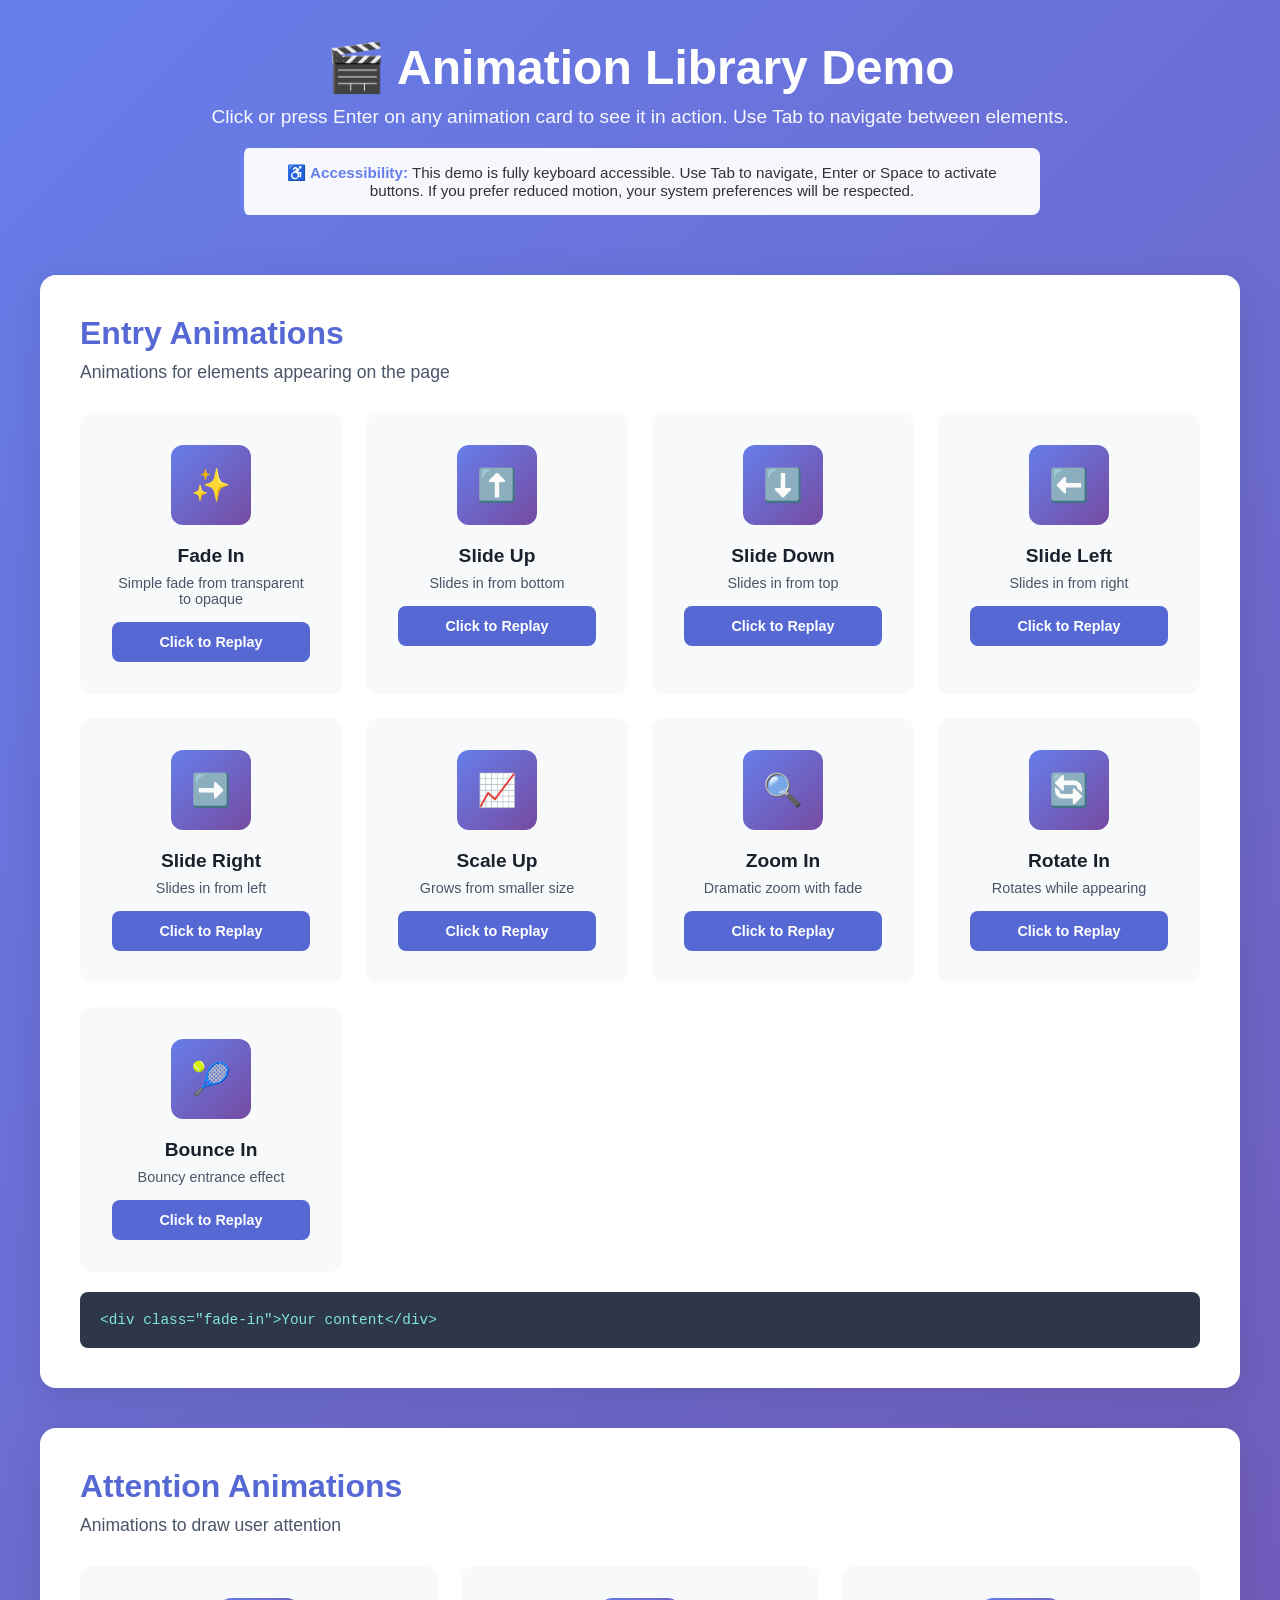
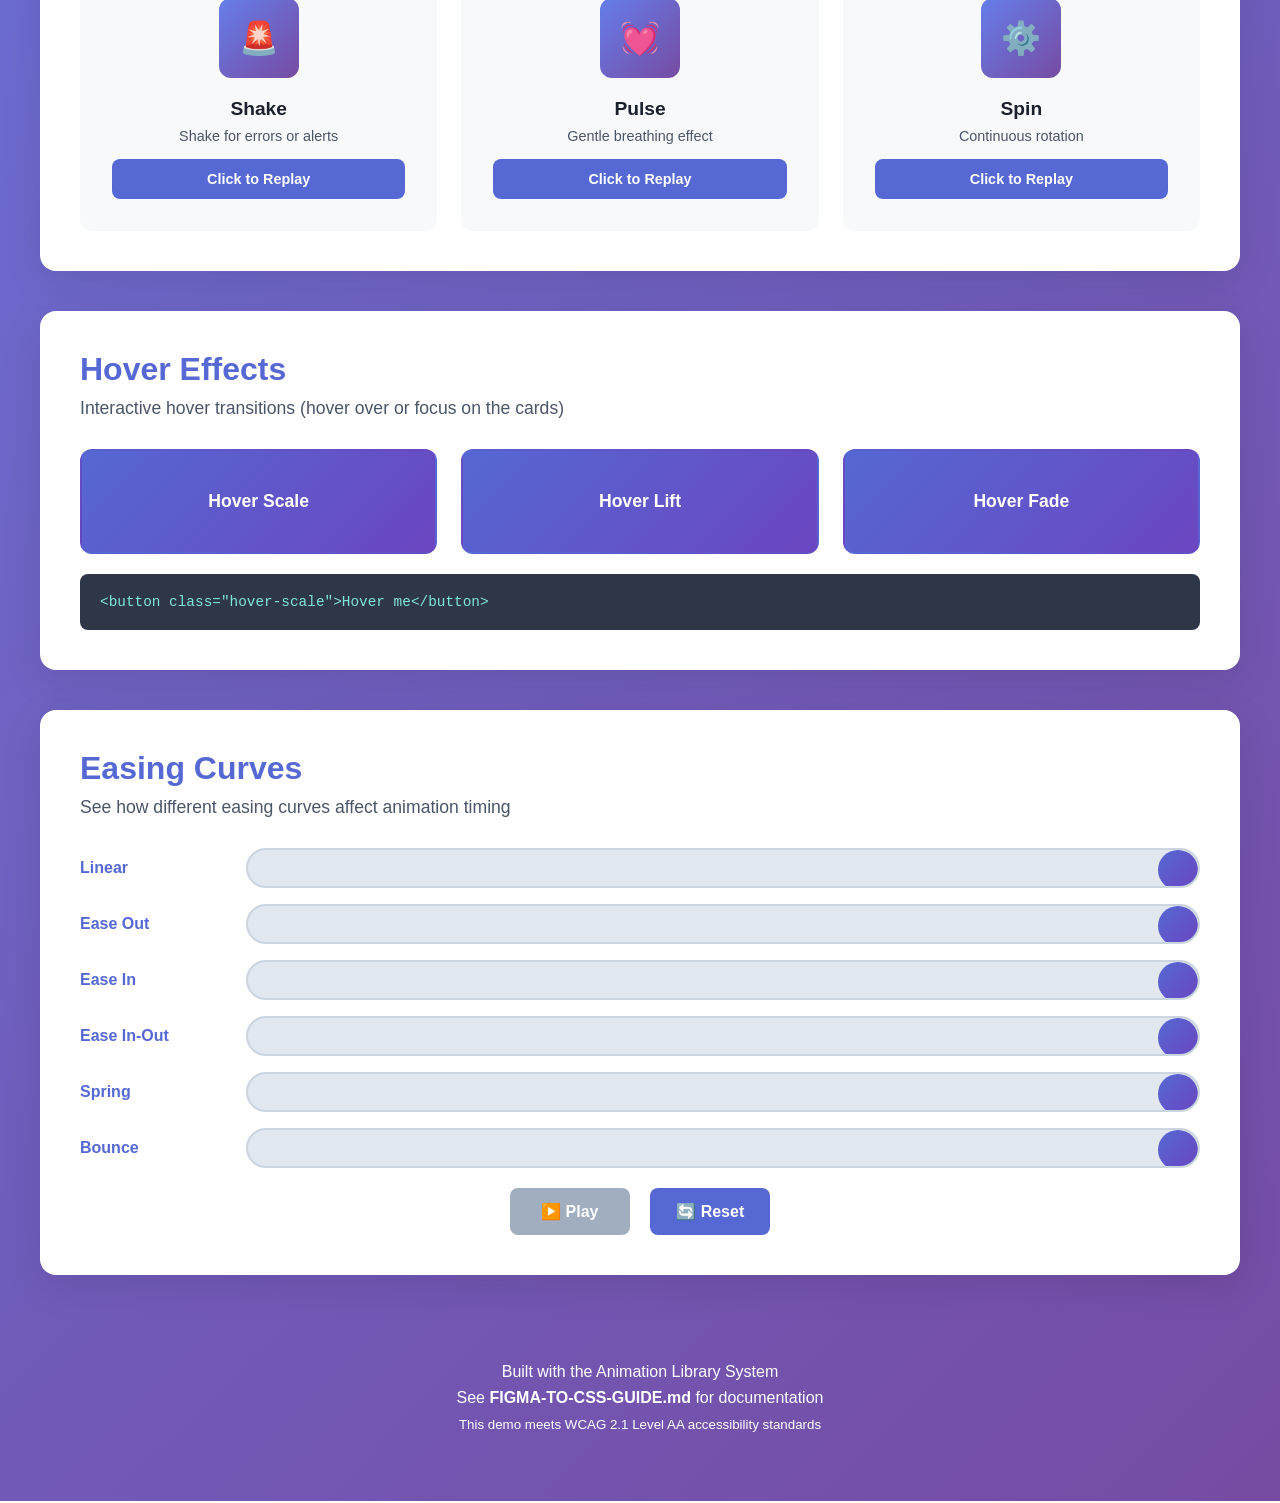
==== index.html @ bea25a2b "chore: rename demo.html to index.html for GitHub Pages Prepares the demo for public hosting via GitH" ====
<!DOCTYPE html>
<html lang="en">
<head>
  <meta charset="UTF-8">
  <meta name="viewport" content="width=device-width, initial-scale=1.0">
  <meta name="description" content="Interactive demo of CSS animation library with accessible controls and examples">
  <title>Animation Library Demo - Accessible Interactive Showcase</title>
  <link rel="stylesheet" href="animations.css">
  <style>
    * {
      margin: 0;
      padding: 0;
      box-sizing: border-box;
    }

    /* Skip link for keyboard navigation */
    .skip-link {
      position: absolute;
      top: -40px;
      left: 0;
      background: #000;
      color: #fff;
      padding: 8px 16px;
      text-decoration: none;
      font-weight: bold;
      z-index: 100;
    }

    .skip-link:focus {
      top: 0;
    }

    /* Screen reader only text */
    .sr-only {
      position: absolute;
      width: 1px;
      height: 1px;
      padding: 0;
      margin: -1px;
      overflow: hidden;
      clip: rect(0, 0, 0, 0);
      white-space: nowrap;
      border-width: 0;
    }

    body {
      font-family: -apple-system, BlinkMacSystemFont, 'Segoe UI', Roboto, 'Helvetica Neue', Arial, sans-serif;
      background: linear-gradient(135deg, #667eea 0%, #764ba2 100%);
      min-height: 100vh;
      padding: 40px 20px;
      color: #333;
    }

    .container {
      max-width: 1200px;
      margin: 0 auto;
    }

    header {
      text-align: center;
      margin-bottom: 60px;
      color: white;
    }

    header h1 {
      font-size: 3rem;
      margin-bottom: 10px;
      font-weight: 700;
    }

    header p {
      font-size: 1.2rem;
      opacity: 0.95;
    }

    /* Accessibility notice */
    .a11y-notice {
      background: rgba(255, 255, 255, 0.95);
      color: #333;
      padding: 16px 24px;
      border-radius: 8px;
      margin: 20px auto;
      max-width: 800px;
      font-size: 0.95rem;
      border-left: 4px solid #667eea;
    }

    .a11y-notice strong {
      color: #667eea;
    }

    .section {
      background: white;
      border-radius: 16px;
      padding: 40px;
      margin-bottom: 40px;
      box-shadow: 0 10px 40px rgba(0, 0, 0, 0.1);
    }

    .section h2 {
      font-size: 2rem;
      margin-bottom: 10px;
      color: #5568d3;
    }

    .section-description {
      color: #4a5568;
      margin-bottom: 30px;
      font-size: 1.1rem;
    }

    .animation-grid {
      display: grid;
      grid-template-columns: repeat(auto-fit, minmax(250px, 1fr));
      gap: 24px;
      margin-top: 30px;
    }

    .animation-card {
      background: #f8f9fa;
      border-radius: 12px;
      padding: 30px;
      text-align: center;
      transition: transform 0.2s, box-shadow 0.2s, border-color 0.2s;
      border: 2px solid transparent;
      position: relative;
    }

    .animation-card:hover,
    .animation-card:focus-within {
      transform: translateY(-4px);
      box-shadow: 0 8px 20px rgba(0, 0, 0, 0.1);
      border-color: #667eea;
    }

    /* Enhanced focus styles for accessibility */
    .animation-card:focus-within {
      outline: 3px solid #667eea;
      outline-offset: 2px;
    }

    .animation-demo-box {
      width: 80px;
      height: 80px;
      background: linear-gradient(135deg, #667eea 0%, #764ba2 100%);
      border-radius: 12px;
      margin: 0 auto 20px;
      display: flex;
      align-items: center;
      justify-content: center;
      color: white;
      font-size: 2rem;
      font-weight: bold;
    }

    .animation-card h3 {
      font-size: 1.2rem;
      margin-bottom: 8px;
      color: #1a202c;
    }

    .animation-card p {
      font-size: 0.9rem;
      color: #4a5568;
      margin-bottom: 15px;
    }

    .replay-btn {
      background: #5568d3;
      color: white;
      border: 2px solid transparent;
      padding: 10px 20px;
      border-radius: 8px;
      cursor: pointer;
      font-size: 0.9rem;
      font-weight: 600;
      transition: background 0.2s, border-color 0.2s, transform 0.2s;
      width: 100%;
    }

    .replay-btn:hover {
      background: #4c51bf;
      transform: translateY(-1px);
    }

    .replay-btn:focus {
      outline: 3px solid #667eea;
      outline-offset: 2px;
      border-color: #667eea;
    }

    .replay-btn:active {
      transform: translateY(0);
    }

    /* Status announcement for screen readers */
    .status-announcement {
      position: absolute;
      left: -10000px;
      width: 1px;
      height: 1px;
      overflow: hidden;
    }

    .code-block {
      background: #2d3748;
      color: #e2e8f0;
      padding: 20px;
      border-radius: 8px;
      font-family: 'Courier New', monospace;
      font-size: 0.9rem;
      margin-top: 20px;
      overflow-x: auto;
    }

    .code-block code {
      color: #81e6d9;
    }

    .hover-demo-section {
      display: grid;
      grid-template-columns: repeat(auto-fit, minmax(200px, 1fr));
      gap: 24px;
      margin-top: 30px;
    }

    .hover-demo-card {
      background: linear-gradient(135deg, #5568d3 0%, #6b46c1 100%);
      color: white;
      padding: 40px;
      border-radius: 12px;
      text-align: center;
      font-weight: 600;
      font-size: 1.1rem;
      border: 2px solid transparent;
      cursor: default;
    }

    .hover-demo-card:focus {
      outline: 3px solid white;
      outline-offset: 2px;
      border-color: white;
    }

    .easing-demo {
      display: flex;
      flex-direction: column;
      gap: 16px;
      margin-top: 20px;
    }

    .easing-row {
      display: flex;
      align-items: center;
      gap: 16px;
    }

    .easing-label {
      min-width: 150px;
      font-weight: 600;
      color: #5568d3;
      font-size: 1rem;
    }

    .easing-track {
      flex: 1;
      height: 40px;
      background: #e2e8f0;
      border-radius: 20px;
      position: relative;
      overflow: hidden;
      border: 2px solid #cbd5e0;
    }

    .easing-ball {
      width: 40px;
      height: 40px;
      background: linear-gradient(135deg, #5568d3 0%, #6b46c1 100%);
      border-radius: 50%;
      position: absolute;
      left: 0;
    }

    .controls {
      text-align: center;
      margin-top: 20px;
    }

    .control-btn {
      background: #5568d3;
      color: white;
      border: 2px solid transparent;
      padding: 12px 24px;
      border-radius: 8px;
      cursor: pointer;
      font-size: 1rem;
      font-weight: 600;
      margin: 0 8px;
      transition: background 0.2s, transform 0.2s, border-color 0.2s;
      min-width: 120px;
    }

    .control-btn:hover {
      background: #4c51bf;
      transform: translateY(-2px);
    }

    .control-btn:focus {
      outline: 3px solid #667eea;
      outline-offset: 2px;
      border-color: #667eea;
    }

    .control-btn:active {
      transform: translateY(0);
    }

    .control-btn:disabled {
      background: #a0aec0;
      cursor: not-allowed;
      transform: none;
    }

    footer {
      text-align: center;
      color: white;
      margin-top: 60px;
      padding: 20px;
    }

    footer p {
      margin: 8px 0;
      font-size: 1rem;
    }

    @media (max-width: 768px) {
      header h1 {
        font-size: 2rem;
      }

      .section {
        padding: 24px;
      }

      .animation-grid {
        grid-template-columns: 1fr;
      }
    }
  </style>
</head>
<body>
  <a href="#main-content" class="skip-link">Skip to main content</a>

  <div class="container">
    <header class="fade-in">
      <h1>🎬 Animation Library Demo</h1>
      <p>Click or press Enter on any animation card to see it in action. Use Tab to navigate between elements.</p>

      <div class="a11y-notice" role="status" aria-live="polite">
        <strong>♿ Accessibility:</strong> This demo is fully keyboard accessible. Use Tab to navigate, Enter or Space to activate buttons.
        If you prefer reduced motion, your system preferences will be respected.
      </div>
    </header>

    <main id="main-content">
      <!-- Live region for screen reader announcements -->
      <div aria-live="assertive" aria-atomic="true" class="sr-only" id="status-announcement"></div>

      <!-- Entry Animations -->
      <section class="section slide-up" aria-labelledby="entry-animations-heading">
        <h2 id="entry-animations-heading">Entry Animations</h2>
        <p class="section-description">Animations for elements appearing on the page</p>

        <div class="animation-grid" role="list">
          <div class="animation-card" role="listitem">
            <div class="animation-demo-box" aria-hidden="true">✨</div>
            <h3 id="fade-in-title">Fade In</h3>
            <p>Simple fade from transparent to opaque</p>
            <button
              class="replay-btn"
              aria-label="Replay Fade In animation"
              aria-describedby="fade-in-title"
              onclick="replayAnimation(this, 'fade-in', 'Fade In')">
              Click to Replay
            </button>
          </div>

          <div class="animation-card" role="listitem">
            <div class="animation-demo-box" aria-hidden="true">⬆️</div>
            <h3 id="slide-up-title">Slide Up</h3>
            <p>Slides in from bottom</p>
            <button
              class="replay-btn"
              aria-label="Replay Slide Up animation"
              aria-describedby="slide-up-title"
              onclick="replayAnimation(this, 'slide-up', 'Slide Up')">
              Click to Replay
            </button>
          </div>

          <div class="animation-card" role="listitem">
            <div class="animation-demo-box" aria-hidden="true">⬇️</div>
            <h3 id="slide-down-title">Slide Down</h3>
            <p>Slides in from top</p>
            <button
              class="replay-btn"
              aria-label="Replay Slide Down animation"
              aria-describedby="slide-down-title"
              onclick="replayAnimation(this, 'slide-down', 'Slide Down')">
              Click to Replay
            </button>
          </div>

          <div class="animation-card" role="listitem">
            <div class="animation-demo-box" aria-hidden="true">⬅️</div>
            <h3 id="slide-left-title">Slide Left</h3>
            <p>Slides in from right</p>
            <button
              class="replay-btn"
              aria-label="Replay Slide Left animation"
              aria-describedby="slide-left-title"
              onclick="replayAnimation(this, 'slide-left', 'Slide Left')">
              Click to Replay
            </button>
          </div>

          <div class="animation-card" role="listitem">
            <div class="animation-demo-box" aria-hidden="true">➡️</div>
            <h3 id="slide-right-title">Slide Right</h3>
            <p>Slides in from left</p>
            <button
              class="replay-btn"
              aria-label="Replay Slide Right animation"
              aria-describedby="slide-right-title"
              onclick="replayAnimation(this, 'slide-right', 'Slide Right')">
              Click to Replay
            </button>
          </div>

          <div class="animation-card" role="listitem">
            <div class="animation-demo-box" aria-hidden="true">📈</div>
            <h3 id="scale-up-title">Scale Up</h3>
            <p>Grows from smaller size</p>
            <button
              class="replay-btn"
              aria-label="Replay Scale Up animation"
              aria-describedby="scale-up-title"
              onclick="replayAnimation(this, 'scale-up', 'Scale Up')">
              Click to Replay
            </button>
          </div>

          <div class="animation-card" role="listitem">
            <div class="animation-demo-box" aria-hidden="true">🔍</div>
            <h3 id="zoom-in-title">Zoom In</h3>
            <p>Dramatic zoom with fade</p>
            <button
              class="replay-btn"
              aria-label="Replay Zoom In animation"
              aria-describedby="zoom-in-title"
              onclick="replayAnimation(this, 'zoom-in', 'Zoom In')">
              Click to Replay
            </button>
          </div>

          <div class="animation-card" role="listitem">
            <div class="animation-demo-box" aria-hidden="true">🔄</div>
            <h3 id="rotate-in-title">Rotate In</h3>
            <p>Rotates while appearing</p>
            <button
              class="replay-btn"
              aria-label="Replay Rotate In animation"
              aria-describedby="rotate-in-title"
              onclick="replayAnimation(this, 'rotate-in', 'Rotate In')">
              Click to Replay
            </button>
          </div>

          <div class="animation-card" role="listitem">
            <div class="animation-demo-box" aria-hidden="true">🎾</div>
            <h3 id="bounce-in-title">Bounce In</h3>
            <p>Bouncy entrance effect</p>
            <button
              class="replay-btn"
              aria-label="Replay Bounce In animation"
              aria-describedby="bounce-in-title"
              onclick="replayAnimation(this, 'bounce-in', 'Bounce In')">
              Click to Replay
            </button>
          </div>
      </div>

        <div class="code-block" role="region" aria-label="Code example">
          <code>&lt;div class="fade-in"&gt;Your content&lt;/div&gt;</code>
        </div>
      </section>

      <!-- Attention Animations -->
      <section class="section slide-up delay-200" aria-labelledby="attention-animations-heading">
        <h2 id="attention-animations-heading">Attention Animations</h2>
        <p class="section-description">Animations to draw user attention</p>

        <div class="animation-grid" role="list">
          <div class="animation-card" role="listitem">
            <div class="animation-demo-box" aria-hidden="true">🚨</div>
            <h3 id="shake-title">Shake</h3>
            <p>Shake for errors or alerts</p>
            <button
              class="replay-btn"
              aria-label="Replay Shake animation"
              aria-describedby="shake-title"
              onclick="replayAnimation(this, 'shake', 'Shake')">
              Click to Replay
            </button>
          </div>

          <div class="animation-card" role="listitem">
            <div class="animation-demo-box" aria-hidden="true">💓</div>
            <h3 id="pulse-title">Pulse</h3>
            <p>Gentle breathing effect</p>
            <button
              class="replay-btn"
              aria-label="Replay Pulse animation"
              aria-describedby="pulse-title"
              onclick="replayAnimation(this, 'pulse', 'Pulse')">
              Click to Replay
            </button>
          </div>

          <div class="animation-card" role="listitem">
            <div class="animation-demo-box" aria-hidden="true">⚙️</div>
            <h3 id="spin-title">Spin</h3>
            <p>Continuous rotation</p>
            <button
              class="replay-btn"
              aria-label="Replay Spin animation"
              aria-describedby="spin-title"
              onclick="replayAnimation(this, 'spin', 'Spin')">
              Click to Replay
            </button>
          </div>
        </div>
      </section>

      <!-- Hover Effects -->
      <section class="section slide-up delay-400" aria-labelledby="hover-effects-heading">
        <h2 id="hover-effects-heading">Hover Effects</h2>
        <p class="section-description">Interactive hover transitions (hover over or focus on the cards)</p>

        <div class="hover-demo-section" role="list">
          <div class="hover-demo-card hover-scale" tabindex="0" role="listitem" aria-label="Hover Scale effect demonstration">
            Hover Scale
          </div>
          <div class="hover-demo-card hover-lift" tabindex="0" role="listitem" aria-label="Hover Lift effect demonstration">
            Hover Lift
          </div>
          <div class="hover-demo-card hover-fade" tabindex="0" role="listitem" aria-label="Hover Fade effect demonstration">
            Hover Fade
          </div>
        </div>

        <div class="code-block" role="region" aria-label="Code example">
          <code>&lt;button class="hover-scale"&gt;Hover me&lt;/button&gt;</code>
        </div>
      </section>

      <!-- Easing Comparison -->
      <section class="section slide-up delay-600" aria-labelledby="easing-curves-heading">
        <h2 id="easing-curves-heading">Easing Curves</h2>
        <p class="section-description">See how different easing curves affect animation timing</p>

        <div class="easing-demo" role="region" aria-label="Easing curves comparison">
          <div class="easing-row">
            <div class="easing-label" id="linear-label">Linear</div>
            <div class="easing-track" role="img" aria-labelledby="linear-label" aria-describedby="linear-desc">
              <div class="easing-ball" data-easing="linear" aria-hidden="true"></div>
            </div>
            <span id="linear-desc" class="sr-only">Animation moves at constant speed</span>
          </div>
          <div class="easing-row">
            <div class="easing-label" id="ease-out-label">Ease Out</div>
            <div class="easing-track" role="img" aria-labelledby="ease-out-label" aria-describedby="ease-out-desc">
              <div class="easing-ball" data-easing="ease-out" aria-hidden="true"></div>
            </div>
            <span id="ease-out-desc" class="sr-only">Animation starts fast and slows down at the end</span>
          </div>
          <div class="easing-row">
            <div class="easing-label" id="ease-in-label">Ease In</div>
            <div class="easing-track" role="img" aria-labelledby="ease-in-label" aria-describedby="ease-in-desc">
              <div class="easing-ball" data-easing="ease-in" aria-hidden="true"></div>
            </div>
            <span id="ease-in-desc" class="sr-only">Animation starts slow and speeds up at the end</span>
          </div>
          <div class="easing-row">
            <div class="easing-label" id="ease-in-out-label">Ease In-Out</div>
            <div class="easing-track" role="img" aria-labelledby="ease-in-out-label" aria-describedby="ease-in-out-desc">
              <div class="easing-ball" data-easing="ease-in-out" aria-hidden="true"></div>
            </div>
            <span id="ease-in-out-desc" class="sr-only">Animation starts slow, speeds up, then slows down</span>
          </div>
          <div class="easing-row">
            <div class="easing-label" id="spring-label">Spring</div>
            <div class="easing-track" role="img" aria-labelledby="spring-label" aria-describedby="spring-desc">
              <div class="easing-ball" data-easing="spring" aria-hidden="true"></div>
            </div>
            <span id="spring-desc" class="sr-only">Animation has a spring-like bouncy effect</span>
          </div>
          <div class="easing-row">
            <div class="easing-label" id="bounce-label">Bounce</div>
            <div class="easing-track" role="img" aria-labelledby="bounce-label" aria-describedby="bounce-desc">
              <div class="easing-ball" data-easing="bounce" aria-hidden="true"></div>
            </div>
            <span id="bounce-desc" class="sr-only">Animation overshoots and bounces at the end</span>
          </div>
        </div>

        <div class="controls" role="group" aria-label="Easing animation controls">
          <button
            class="control-btn"
            id="play-btn"
            aria-label="Play easing curve animations"
            onclick="startEasingDemo()">
            ▶️ Play
          </button>
          <button
            class="control-btn"
            id="reset-btn"
            aria-label="Reset easing curve animations"
            onclick="resetEasingDemo()">
            🔄 Reset
          </button>
        </div>
      </section>
    </main>

    <footer class="fade-in delay-800" role="contentinfo">
      <p>Built with the Animation Library System</p>
      <p>See <strong>FIGMA-TO-CSS-GUIDE.md</strong> for documentation</p>
      <p><small>This demo meets WCAG 2.1 Level AA accessibility standards</small></p>
    </footer>
  </div>

  <script>
    // Announce to screen readers
    function announce(message) {
      const statusEl = document.getElementById('status-announcement');
      if (statusEl) {
        statusEl.textContent = message;
        // Clear after a delay
        setTimeout(() => {
          statusEl.textContent = '';
        }, 1000);
      }
    }

    // Replay animation function with accessibility announcement
    function replayAnimation(button, animationClass, animationName) {
      const card = button.closest('.animation-card');
      const box = card.querySelector('.animation-demo-box');

      // Remove animation
      box.classList.remove(animationClass);

      // Trigger reflow
      void box.offsetWidth;

      // Add animation back
      box.classList.add(animationClass);

      // Announce to screen readers
      announce(`Playing ${animationName} animation`);

      // Provide visual feedback on button
      button.disabled = true;
      setTimeout(() => {
        button.disabled = false;
      }, 600);
    }

    // Easing demo functions with accessibility
    function startEasingDemo() {
      const balls = document.querySelectorAll('.easing-ball');
      const playBtn = document.getElementById('play-btn');

      // Announce to screen readers
      announce('Playing easing curve demonstrations');

      // Disable play button during animation
      if (playBtn) {
        playBtn.disabled = true;
      }

      balls.forEach(ball => {
        ball.style.transition = 'none';
        ball.style.left = '0';

        setTimeout(() => {
          const easing = ball.getAttribute('data-easing');
          let timingFunction;

          switch(easing) {
            case 'linear':
              timingFunction = 'linear';
              break;
            case 'ease-out':
              timingFunction = 'cubic-bezier(0, 0, 0.58, 1)';
              break;
            case 'ease-in':
              timingFunction = 'cubic-bezier(0.42, 0, 1, 1)';
              break;
            case 'ease-in-out':
              timingFunction = 'cubic-bezier(0.42, 0, 0.58, 1)';
              break;
            case 'spring':
              timingFunction = 'cubic-bezier(0.16, 1, 0.3, 1)';
              break;
            case 'bounce':
              timingFunction = 'cubic-bezier(0.68, -0.55, 0.265, 1.55)';
              break;
          }

          ball.style.transition = `left 2s ${timingFunction}`;
          ball.style.left = 'calc(100% - 40px)';
        }, 50);
      });

      // Re-enable play button after animation completes
      setTimeout(() => {
        if (playBtn) {
          playBtn.disabled = false;
        }
        announce('Easing curve demonstrations complete');
      }, 2100);
    }

    function resetEasingDemo() {
      const balls = document.querySelectorAll('.easing-ball');
      balls.forEach(ball => {
        ball.style.transition = 'none';
        ball.style.left = '0';
      });

      // Announce to screen readers
      announce('Easing curve animations reset');
    }

    // Auto-play easing demo on load (respecting prefers-reduced-motion)
    window.addEventListener('load', () => {
      const prefersReducedMotion = window.matchMedia('(prefers-reduced-motion: reduce)').matches;

      if (!prefersReducedMotion) {
        setTimeout(startEasingDemo, 1000);
      } else {
        // Announce that animations are disabled for accessibility
        announce('Animations are disabled due to your reduced motion preference');
      }
    });

    // Handle keyboard navigation for hover demo cards
    document.addEventListener('DOMContentLoaded', () => {
      const hoverCards = document.querySelectorAll('.hover-demo-card');

      hoverCards.forEach(card => {
        // Add keyboard event listener
        card.addEventListener('keydown', (e) => {
          if (e.key === 'Enter' || e.key === ' ') {
            e.preventDefault();
            // Trigger hover effect briefly
            card.classList.add('hover-active');
            setTimeout(() => {
              card.classList.remove('hover-active');
            }, 300);
          }
        });
      });
    });
  </script>
</body>
</html>
---- animations.css ----
/**
 * Animation Library
 * Generated from animation-tokens.json
 *
 * Usage:
 * 1. Include this CSS file in your project
 * 2. Add animation classes to elements: class="fade-in"
 * 3. Or use custom animations with animation property
 */

/* ============================================
   CSS CUSTOM PROPERTIES (CSS Variables)
   ============================================ */

:root {
  /* Duration Variables - Figma Material Design Conventions */
  --duration-xs: 50ms;
  --duration-s: 150ms;
  --duration-m: 200ms;
  --duration-l: 400ms;
  --duration-xl: 600ms;
  --duration-xxl: 1000ms;

  /* Easing Variables - Figma Material Design Conventions */
  --easing-linear: cubic-bezier(0, 0, 0, 0);
  --easing-standard: cubic-bezier(0.35, 0, 0.63, 1);
  --easing-emphasized-accelerate: cubic-bezier(0.3, 0.0, 0.8, 0.15);
  --easing-emphasized-decelerate: cubic-bezier(0.05, 0.7, 0.1, 1.0);
  --easing-regular-accelerate: cubic-bezier(0.3, 0, 1, 1);
  --easing-regular-decelerate: cubic-bezier(0, 0, 0, 1);

  /* Legacy Bezier Curves (from original Figma spec) */
  --easing-legacy-emphasized-accelerate: cubic-bezier(0.7, 0, 0.8, 0);
  --easing-legacy-emphasized-decelerate: cubic-bezier(0.08, 0.7, 0.12, 1.17);
  --easing-legacy-regular-accelerate: cubic-bezier(0.6, 0, 1, 1);
  --easing-legacy-regular-decelerate: cubic-bezier(0, 0, 0.3, 1.1);
}

/* ============================================
   KEYFRAME DEFINITIONS
   ============================================ */

/* Fade In */
@keyframes fade-in {
  from {
    opacity: 0;
  }
  to {
    opacity: 1;
  }
}

/* Fade Out */
@keyframes fade-out {
  from {
    opacity: 1;
  }
  to {
    opacity: 0;
  }
}

/* Slide Up */
@keyframes slide-up {
  from {
    transform: translateY(20px);
    opacity: 0;
  }
  to {
    transform: translateY(0);
    opacity: 1;
  }
}

/* Slide Down */
@keyframes slide-down {
  from {
    transform: translateY(-20px);
    opacity: 0;
  }
  to {
    transform: translateY(0);
    opacity: 1;
  }
}

/* Slide Left */
@keyframes slide-left {
  from {
    transform: translateX(20px);
    opacity: 0;
  }
  to {
    transform: translateX(0);
    opacity: 1;
  }
}

/* Slide Right */
@keyframes slide-right {
  from {
    transform: translateX(-20px);
    opacity: 0;
  }
  to {
    transform: translateX(0);
    opacity: 1;
  }
}

/* Scale Up */
@keyframes scale-up {
  from {
    transform: scale(0.95);
    opacity: 0;
  }
  to {
    transform: scale(1);
    opacity: 1;
  }
}

/* Scale Down */
@keyframes scale-down {
  from {
    transform: scale(1.05);
    opacity: 0;
  }
  to {
    transform: scale(1);
    opacity: 1;
  }
}

/* Zoom In */
@keyframes zoom-in {
  from {
    transform: scale(0.8);
    opacity: 0;
  }
  to {
    transform: scale(1);
    opacity: 1;
  }
}

/* Zoom Out */
@keyframes zoom-out {
  from {
    transform: scale(1);
    opacity: 1;
  }
  to {
    transform: scale(0.8);
    opacity: 0;
  }
}

/* Rotate In */
@keyframes rotate-in {
  from {
    transform: rotate(-5deg) scale(0.95);
    opacity: 0;
  }
  to {
    transform: rotate(0deg) scale(1);
    opacity: 1;
  }
}

/* Bounce In */
@keyframes bounce-in {
  from {
    transform: scale(0.3);
    opacity: 0;
  }
  to {
    transform: scale(1);
    opacity: 1;
  }
}

/* Shake */
@keyframes shake {
  0%, 100% {
    transform: translateX(0);
  }
  10%, 30%, 50%, 70%, 90% {
    transform: translateX(-5px);
  }
  20%, 40%, 60%, 80% {
    transform: translateX(5px);
  }
}

/* Pulse */
@keyframes pulse {
  0%, 100% {
    transform: scale(1);
  }
  50% {
    transform: scale(1.05);
  }
}

/* Spin */
@keyframes spin {
  from {
    transform: rotate(0deg);
  }
  to {
    transform: rotate(360deg);
  }
}

/* ============================================
   UTILITY CLASSES
   ============================================ */

/* Fade In - Simple fade in from transparent to opaque */
.fade-in {
  animation: fade-in var(--duration-m) var(--easing-regular-decelerate) both;
}

/* Fade Out - Simple fade out from opaque to transparent */
.fade-out {
  animation: fade-out var(--duration-m) var(--easing-regular-accelerate) both;
}

/* Slide Up - Slide in from bottom with smooth easing */
.slide-up {
  animation: slide-up var(--duration-l) var(--easing-emphasized-decelerate) both;
}

/* Slide Down - Slide in from top with smooth easing */
.slide-down {
  animation: slide-down var(--duration-l) var(--easing-emphasized-decelerate) both;
}

/* Slide Left - Slide in from right */
.slide-left {
  animation: slide-left var(--duration-l) var(--easing-emphasized-decelerate) both;
}

/* Slide Right - Slide in from left */
.slide-right {
  animation: slide-right var(--duration-l) var(--easing-emphasized-decelerate) both;
}

/* Scale Up - Scale from smaller to normal size */
.scale-up {
  animation: scale-up var(--duration-m) var(--easing-emphasized-decelerate) both;
}

/* Scale Down - Scale from larger to normal size */
.scale-down {
  animation: scale-down var(--duration-m) var(--easing-emphasized-decelerate) both;
}

/* Zoom In - Zoom in effect with fade */
.zoom-in {
  animation: zoom-in var(--duration-l) var(--easing-regular-decelerate) both;
}

/* Zoom Out - Zoom out effect with fade */
.zoom-out {
  animation: zoom-out var(--duration-l) var(--easing-regular-accelerate) both;
}

/* Rotate In - Rotate and fade in */
.rotate-in {
  animation: rotate-in var(--duration-xl) var(--easing-emphasized-decelerate) both;
}

/* Bounce In - Bounce effect on entry */
.bounce-in {
  animation: bounce-in var(--duration-xl) var(--easing-legacy-emphasized-decelerate) both;
}

/* Shake - Shake animation for errors or attention */
.shake {
  animation: shake var(--duration-xl) var(--easing-standard) both;
}

/* Pulse - Pulsing scale animation */
.pulse {
  animation: pulse var(--duration-xxl) var(--easing-standard) both;
}

/* Spin - Continuous rotation (for loaders) */
.spin {
  animation: spin var(--duration-xxl) var(--easing-linear) infinite;
}

/* ============================================
   ANIMATION DELAY UTILITIES
   ============================================ */

.delay-100 {
  animation-delay: 100ms;
}

.delay-200 {
  animation-delay: 200ms;
}

.delay-300 {
  animation-delay: 300ms;
}

.delay-400 {
  animation-delay: 400ms;
}

.delay-500 {
  animation-delay: 500ms;
}

.delay-600 {
  animation-delay: 600ms;
}

.delay-800 {
  animation-delay: 800ms;
}

.delay-1000 {
  animation-delay: 1000ms;
}

/* ============================================
   ANIMATION DURATION UTILITIES
   ============================================ */

.duration-xs {
  animation-duration: var(--duration-xs);
}

.duration-s {
  animation-duration: var(--duration-s);
}

.duration-m {
  animation-duration: var(--duration-m);
}

.duration-l {
  animation-duration: var(--duration-l);
}

.duration-xl {
  animation-duration: var(--duration-xl);
}

.duration-xxl {
  animation-duration: var(--duration-xxl);
}

/* ============================================
   HOVER TRANSITIONS
   ============================================ */

.hover-scale {
  transition: transform var(--duration-m) var(--easing-regular-decelerate);
}

.hover-scale:hover {
  transform: scale(1.05);
}

.hover-lift {
  transition: transform var(--duration-m) var(--easing-regular-decelerate),
              box-shadow var(--duration-m) var(--easing-regular-decelerate);
}

.hover-lift:hover {
  transform: translateY(-2px);
  box-shadow: 0 4px 12px rgba(0, 0, 0, 0.15);
}

.hover-fade {
  transition: opacity var(--duration-m) var(--easing-regular-decelerate);
}

.hover-fade:hover {
  opacity: 0.8;
}

/* ============================================
   REDUCED MOTION SUPPORT
   ============================================ */

@media (prefers-reduced-motion: reduce) {
  *,
  *::before,
  *::after {
    animation-duration: 0.01ms !important;
    animation-iteration-count: 1 !important;
    transition-duration: 0.01ms !important;
  }
}
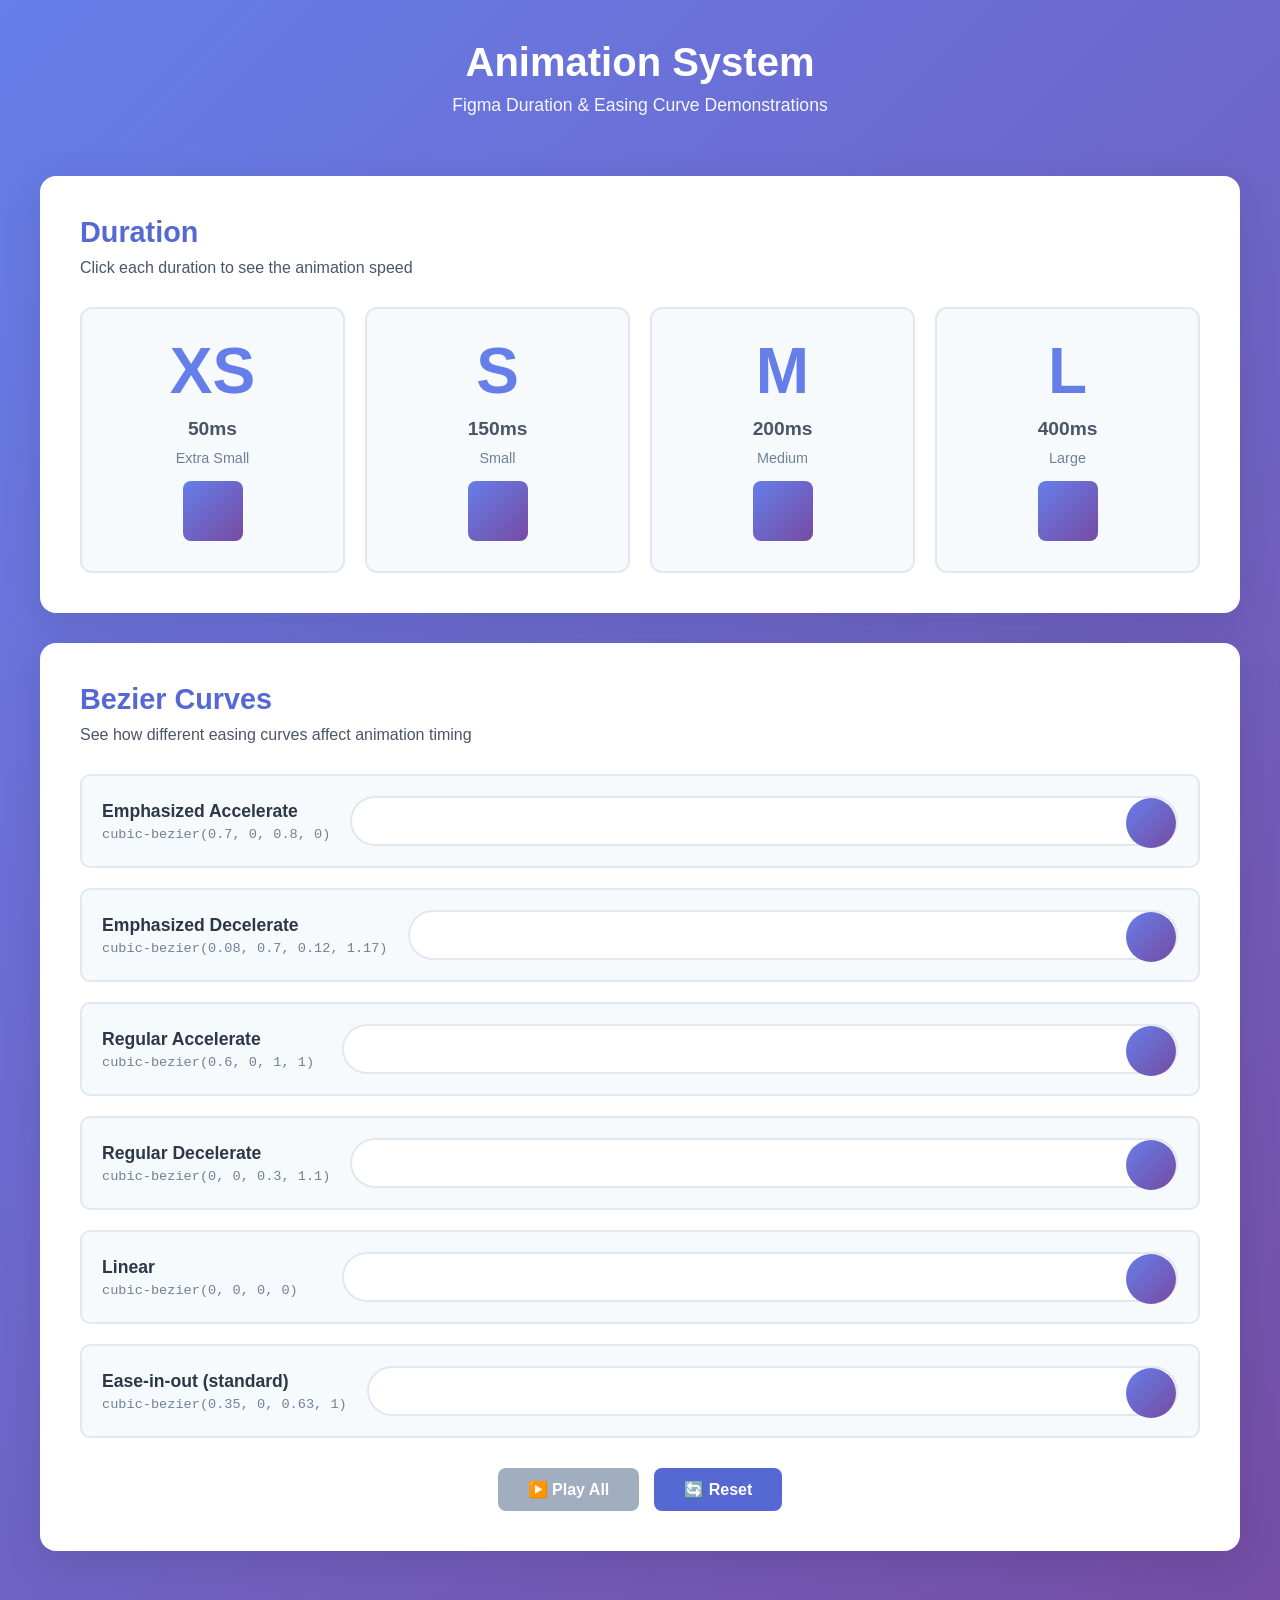
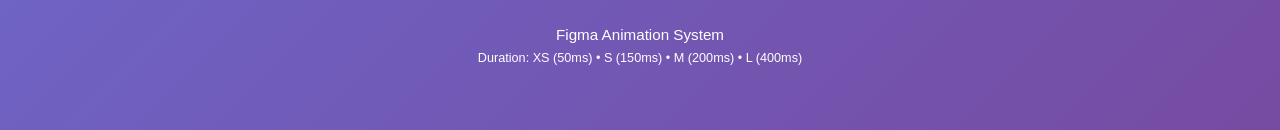
==== commit fc5d4bd2: "refactor: simplify demo to show only Duration and Bezier Curves from Figma Simplified the animation " ====
--- a/index.html
+++ b/index.html
@@ -3,8 +3,8 @@
 <head>
   <meta charset="UTF-8">
   <meta name="viewport" content="width=device-width, initial-scale=1.0">
-  <meta name="description" content="Interactive demo of CSS animation library with accessible controls and examples">
-  <title>Animation Library Demo - Accessible Interactive Showcase</title>
+  <meta name="description" content="Figma animation system - Duration and Easing demonstrations">
+  <title>Animation System - Figma Durations & Easing Curves</title>
   <link rel="stylesheet" href="animations.css">
   <style>
     * {
@@ -13,24 +13,209 @@
       box-sizing: border-box;
     }
 
-    /* Skip link for keyboard navigation */
-    .skip-link {
+    body {
+      font-family: -apple-system, BlinkMacSystemFont, 'Segoe UI', Roboto, sans-serif;
+      background: linear-gradient(135deg, #667eea 0%, #764ba2 100%);
+      min-height: 100vh;
+      padding: 40px 20px;
+      color: #333;
+    }
+
+    .container {
+      max-width: 1200px;
+      margin: 0 auto;
+    }
+
+    header {
+      text-align: center;
+      margin-bottom: 60px;
+      color: white;
+    }
+
+    header h1 {
+      font-size: 2.5rem;
+      margin-bottom: 10px;
+      font-weight: 700;
+    }
+
+    header p {
+      font-size: 1.1rem;
+      opacity: 0.95;
+    }
+
+    .section {
+      background: white;
+      border-radius: 16px;
+      padding: 40px;
+      margin-bottom: 30px;
+      box-shadow: 0 10px 40px rgba(0, 0, 0, 0.1);
+    }
+
+    .section h2 {
+      font-size: 1.8rem;
+      margin-bottom: 10px;
+      color: #5568d3;
+    }
+
+    .section-description {
+      color: #4a5568;
+      margin-bottom: 30px;
+      font-size: 1rem;
+    }
+
+    /* Duration Examples */
+    .duration-grid {
+      display: grid;
+      grid-template-columns: repeat(auto-fit, minmax(150px, 1fr));
+      gap: 20px;
+      margin-top: 30px;
+    }
+
+    .duration-card {
+      background: #f7fafc;
+      border-radius: 12px;
+      padding: 30px 20px;
+      text-align: center;
+      border: 2px solid #e2e8f0;
+      cursor: pointer;
+      transition: border-color 0.2s, transform 0.2s;
+    }
+
+    .duration-card:hover {
+      border-color: #667eea;
+      transform: translateY(-2px);
+    }
+
+    .duration-letter {
+      font-size: 4rem;
+      font-weight: 700;
+      color: #667eea;
+      line-height: 1;
+      margin-bottom: 15px;
+    }
+
+    .duration-value {
+      font-size: 1.2rem;
+      color: #4a5568;
+      font-weight: 600;
+      margin-bottom: 10px;
+    }
+
+    .duration-label {
+      font-size: 0.9rem;
+      color: #718096;
+    }
+
+    .duration-demo-box {
+      width: 60px;
+      height: 60px;
+      background: linear-gradient(135deg, #667eea 0%, #764ba2 100%);
+      border-radius: 8px;
+      margin: 15px auto 0;
+    }
+
+    /* Easing Curves */
+    .easing-grid {
+      display: grid;
+      gap: 20px;
+      margin-top: 30px;
+    }
+
+    .easing-row {
+      display: flex;
+      align-items: center;
+      gap: 20px;
+      background: #f7fafc;
+      padding: 20px;
+      border-radius: 10px;
+      border: 2px solid #e2e8f0;
+    }
+
+    .easing-info {
+      min-width: 220px;
+    }
+
+    .easing-name {
+      font-weight: 700;
+      color: #2d3748;
+      font-size: 1.1rem;
+      margin-bottom: 5px;
+    }
+
+    .easing-value {
+      font-family: 'Courier New', monospace;
+      font-size: 0.85rem;
+      color: #718096;
+    }
+
+    .easing-track {
+      flex: 1;
+      height: 50px;
+      background: white;
+      border-radius: 25px;
+      position: relative;
+      border: 2px solid #e2e8f0;
+    }
+
+    .easing-ball {
+      width: 50px;
+      height: 50px;
+      background: linear-gradient(135deg, #667eea 0%, #764ba2 100%);
+      border-radius: 50%;
       position: absolute;
-      top: -40px;
       left: 0;
-      background: #000;
-      color: #fff;
-      padding: 8px 16px;
-      text-decoration: none;
-      font-weight: bold;
-      z-index: 100;
-    }
-
-    .skip-link:focus {
       top: 0;
     }
 
-    /* Screen reader only text */
+    .controls {
+      text-align: center;
+      margin-top: 30px;
+      display: flex;
+      gap: 15px;
+      justify-content: center;
+    }
+
+    .control-btn {
+      background: #5568d3;
+      color: white;
+      border: none;
+      padding: 12px 30px;
+      border-radius: 8px;
+      cursor: pointer;
+      font-size: 1rem;
+      font-weight: 600;
+      transition: background 0.2s, transform 0.2s;
+    }
+
+    .control-btn:hover {
+      background: #4c51bf;
+      transform: translateY(-1px);
+    }
+
+    .control-btn:focus {
+      outline: 3px solid #667eea;
+      outline-offset: 2px;
+    }
+
+    .control-btn:disabled {
+      background: #a0aec0;
+      cursor: not-allowed;
+      transform: none;
+    }
+
+    footer {
+      text-align: center;
+      color: white;
+      margin-top: 50px;
+      padding: 20px;
+    }
+
+    footer p {
+      margin: 5px 0;
+      font-size: 0.95rem;
+    }
+
+    /* Screen reader only */
     .sr-only {
       position: absolute;
       width: 1px;
@@ -43,654 +228,193 @@
       border-width: 0;
     }
 
-    body {
-      font-family: -apple-system, BlinkMacSystemFont, 'Segoe UI', Roboto, 'Helvetica Neue', Arial, sans-serif;
-      background: linear-gradient(135deg, #667eea 0%, #764ba2 100%);
-      min-height: 100vh;
-      padding: 40px 20px;
-      color: #333;
-    }
-
-    .container {
-      max-width: 1200px;
-      margin: 0 auto;
-    }
-
-    header {
-      text-align: center;
-      margin-bottom: 60px;
-      color: white;
-    }
-
-    header h1 {
-      font-size: 3rem;
-      margin-bottom: 10px;
-      font-weight: 700;
-    }
-
-    header p {
-      font-size: 1.2rem;
-      opacity: 0.95;
-    }
-
-    /* Accessibility notice */
-    .a11y-notice {
-      background: rgba(255, 255, 255, 0.95);
-      color: #333;
-      padding: 16px 24px;
-      border-radius: 8px;
-      margin: 20px auto;
-      max-width: 800px;
-      font-size: 0.95rem;
-      border-left: 4px solid #667eea;
-    }
-
-    .a11y-notice strong {
-      color: #667eea;
-    }
-
-    .section {
-      background: white;
-      border-radius: 16px;
-      padding: 40px;
-      margin-bottom: 40px;
-      box-shadow: 0 10px 40px rgba(0, 0, 0, 0.1);
-    }
-
-    .section h2 {
-      font-size: 2rem;
-      margin-bottom: 10px;
-      color: #5568d3;
-    }
-
-    .section-description {
-      color: #4a5568;
-      margin-bottom: 30px;
-      font-size: 1.1rem;
-    }
-
-    .animation-grid {
-      display: grid;
-      grid-template-columns: repeat(auto-fit, minmax(250px, 1fr));
-      gap: 24px;
-      margin-top: 30px;
-    }
-
-    .animation-card {
-      background: #f8f9fa;
-      border-radius: 12px;
-      padding: 30px;
-      text-align: center;
-      transition: transform 0.2s, box-shadow 0.2s, border-color 0.2s;
-      border: 2px solid transparent;
-      position: relative;
-    }
-
-    .animation-card:hover,
-    .animation-card:focus-within {
-      transform: translateY(-4px);
-      box-shadow: 0 8px 20px rgba(0, 0, 0, 0.1);
-      border-color: #667eea;
-    }
-
-    /* Enhanced focus styles for accessibility */
-    .animation-card:focus-within {
-      outline: 3px solid #667eea;
-      outline-offset: 2px;
-    }
-
-    .animation-demo-box {
-      width: 80px;
-      height: 80px;
-      background: linear-gradient(135deg, #667eea 0%, #764ba2 100%);
-      border-radius: 12px;
-      margin: 0 auto 20px;
-      display: flex;
-      align-items: center;
-      justify-content: center;
-      color: white;
-      font-size: 2rem;
-      font-weight: bold;
-    }
-
-    .animation-card h3 {
-      font-size: 1.2rem;
-      margin-bottom: 8px;
-      color: #1a202c;
-    }
-
-    .animation-card p {
-      font-size: 0.9rem;
-      color: #4a5568;
-      margin-bottom: 15px;
-    }
-
-    .replay-btn {
-      background: #5568d3;
-      color: white;
-      border: 2px solid transparent;
-      padding: 10px 20px;
-      border-radius: 8px;
-      cursor: pointer;
-      font-size: 0.9rem;
-      font-weight: 600;
-      transition: background 0.2s, border-color 0.2s, transform 0.2s;
-      width: 100%;
-    }
-
-    .replay-btn:hover {
-      background: #4c51bf;
-      transform: translateY(-1px);
-    }
-
-    .replay-btn:focus {
-      outline: 3px solid #667eea;
-      outline-offset: 2px;
-      border-color: #667eea;
-    }
-
-    .replay-btn:active {
-      transform: translateY(0);
-    }
-
-    /* Status announcement for screen readers */
-    .status-announcement {
-      position: absolute;
-      left: -10000px;
-      width: 1px;
-      height: 1px;
-      overflow: hidden;
-    }
-
-    .code-block {
-      background: #2d3748;
-      color: #e2e8f0;
-      padding: 20px;
-      border-radius: 8px;
-      font-family: 'Courier New', monospace;
-      font-size: 0.9rem;
-      margin-top: 20px;
-      overflow-x: auto;
-    }
-
-    .code-block code {
-      color: #81e6d9;
-    }
-
-    .hover-demo-section {
-      display: grid;
-      grid-template-columns: repeat(auto-fit, minmax(200px, 1fr));
-      gap: 24px;
-      margin-top: 30px;
-    }
-
-    .hover-demo-card {
-      background: linear-gradient(135deg, #5568d3 0%, #6b46c1 100%);
-      color: white;
-      padding: 40px;
-      border-radius: 12px;
-      text-align: center;
-      font-weight: 600;
-      font-size: 1.1rem;
-      border: 2px solid transparent;
-      cursor: default;
-    }
-
-    .hover-demo-card:focus {
-      outline: 3px solid white;
-      outline-offset: 2px;
-      border-color: white;
-    }
-
-    .easing-demo {
-      display: flex;
-      flex-direction: column;
-      gap: 16px;
-      margin-top: 20px;
-    }
-
-    .easing-row {
-      display: flex;
-      align-items: center;
-      gap: 16px;
-    }
-
-    .easing-label {
-      min-width: 150px;
-      font-weight: 600;
-      color: #5568d3;
-      font-size: 1rem;
-    }
-
-    .easing-track {
-      flex: 1;
-      height: 40px;
-      background: #e2e8f0;
-      border-radius: 20px;
-      position: relative;
-      overflow: hidden;
-      border: 2px solid #cbd5e0;
-    }
-
-    .easing-ball {
-      width: 40px;
-      height: 40px;
-      background: linear-gradient(135deg, #5568d3 0%, #6b46c1 100%);
-      border-radius: 50%;
-      position: absolute;
-      left: 0;
-    }
-
-    .controls {
-      text-align: center;
-      margin-top: 20px;
-    }
-
-    .control-btn {
-      background: #5568d3;
-      color: white;
-      border: 2px solid transparent;
-      padding: 12px 24px;
-      border-radius: 8px;
-      cursor: pointer;
-      font-size: 1rem;
-      font-weight: 600;
-      margin: 0 8px;
-      transition: background 0.2s, transform 0.2s, border-color 0.2s;
-      min-width: 120px;
-    }
-
-    .control-btn:hover {
-      background: #4c51bf;
-      transform: translateY(-2px);
-    }
-
-    .control-btn:focus {
-      outline: 3px solid #667eea;
-      outline-offset: 2px;
-      border-color: #667eea;
-    }
-
-    .control-btn:active {
-      transform: translateY(0);
-    }
-
-    .control-btn:disabled {
-      background: #a0aec0;
-      cursor: not-allowed;
-      transform: none;
-    }
-
-    footer {
-      text-align: center;
-      color: white;
-      margin-top: 60px;
-      padding: 20px;
-    }
-
-    footer p {
-      margin: 8px 0;
-      font-size: 1rem;
-    }
-
     @media (max-width: 768px) {
-      header h1 {
-        font-size: 2rem;
+      .duration-grid {
+        grid-template-columns: repeat(2, 1fr);
       }
 
-      .section {
-        padding: 24px;
+      .easing-row {
+        flex-direction: column;
+        align-items: stretch;
       }
 
-      .animation-grid {
-        grid-template-columns: 1fr;
+      .easing-info {
+        min-width: auto;
       }
     }
   </style>
 </head>
 <body>
-  <a href="#main-content" class="skip-link">Skip to main content</a>
-
   <div class="container">
-    <header class="fade-in">
-      <h1>🎬 Animation Library Demo</h1>
-      <p>Click or press Enter on any animation card to see it in action. Use Tab to navigate between elements.</p>
-
-      <div class="a11y-notice" role="status" aria-live="polite">
-        <strong>♿ Accessibility:</strong> This demo is fully keyboard accessible. Use Tab to navigate, Enter or Space to activate buttons.
-        If you prefer reduced motion, your system preferences will be respected.
-      </div>
+    <header>
+      <h1>Animation System</h1>
+      <p>Figma Duration & Easing Curve Demonstrations</p>
     </header>
 
-    <main id="main-content">
-      <!-- Live region for screen reader announcements -->
-      <div aria-live="assertive" aria-atomic="true" class="sr-only" id="status-announcement"></div>
-
-      <!-- Entry Animations -->
-      <section class="section slide-up" aria-labelledby="entry-animations-heading">
-        <h2 id="entry-animations-heading">Entry Animations</h2>
-        <p class="section-description">Animations for elements appearing on the page</p>
-
-        <div class="animation-grid" role="list">
-          <div class="animation-card" role="listitem">
-            <div class="animation-demo-box" aria-hidden="true">✨</div>
-            <h3 id="fade-in-title">Fade In</h3>
-            <p>Simple fade from transparent to opaque</p>
-            <button
-              class="replay-btn"
-              aria-label="Replay Fade In animation"
-              aria-describedby="fade-in-title"
-              onclick="replayAnimation(this, 'fade-in', 'Fade In')">
-              Click to Replay
-            </button>
-          </div>
-
-          <div class="animation-card" role="listitem">
-            <div class="animation-demo-box" aria-hidden="true">⬆️</div>
-            <h3 id="slide-up-title">Slide Up</h3>
-            <p>Slides in from bottom</p>
-            <button
-              class="replay-btn"
-              aria-label="Replay Slide Up animation"
-              aria-describedby="slide-up-title"
-              onclick="replayAnimation(this, 'slide-up', 'Slide Up')">
-              Click to Replay
-            </button>
-          </div>
-
-          <div class="animation-card" role="listitem">
-            <div class="animation-demo-box" aria-hidden="true">⬇️</div>
-            <h3 id="slide-down-title">Slide Down</h3>
-            <p>Slides in from top</p>
-            <button
-              class="replay-btn"
-              aria-label="Replay Slide Down animation"
-              aria-describedby="slide-down-title"
-              onclick="replayAnimation(this, 'slide-down', 'Slide Down')">
-              Click to Replay
-            </button>
-          </div>
-
-          <div class="animation-card" role="listitem">
-            <div class="animation-demo-box" aria-hidden="true">⬅️</div>
-            <h3 id="slide-left-title">Slide Left</h3>
-            <p>Slides in from right</p>
-            <button
-              class="replay-btn"
-              aria-label="Replay Slide Left animation"
-              aria-describedby="slide-left-title"
-              onclick="replayAnimation(this, 'slide-left', 'Slide Left')">
-              Click to Replay
-            </button>
-          </div>
-
-          <div class="animation-card" role="listitem">
-            <div class="animation-demo-box" aria-hidden="true">➡️</div>
-            <h3 id="slide-right-title">Slide Right</h3>
-            <p>Slides in from left</p>
-            <button
-              class="replay-btn"
-              aria-label="Replay Slide Right animation"
-              aria-describedby="slide-right-title"
-              onclick="replayAnimation(this, 'slide-right', 'Slide Right')">
-              Click to Replay
-            </button>
-          </div>
-
-          <div class="animation-card" role="listitem">
-            <div class="animation-demo-box" aria-hidden="true">📈</div>
-            <h3 id="scale-up-title">Scale Up</h3>
-            <p>Grows from smaller size</p>
-            <button
-              class="replay-btn"
-              aria-label="Replay Scale Up animation"
-              aria-describedby="scale-up-title"
-              onclick="replayAnimation(this, 'scale-up', 'Scale Up')">
-              Click to Replay
-            </button>
-          </div>
-
-          <div class="animation-card" role="listitem">
-            <div class="animation-demo-box" aria-hidden="true">🔍</div>
-            <h3 id="zoom-in-title">Zoom In</h3>
-            <p>Dramatic zoom with fade</p>
-            <button
-              class="replay-btn"
-              aria-label="Replay Zoom In animation"
-              aria-describedby="zoom-in-title"
-              onclick="replayAnimation(this, 'zoom-in', 'Zoom In')">
-              Click to Replay
-            </button>
-          </div>
-
-          <div class="animation-card" role="listitem">
-            <div class="animation-demo-box" aria-hidden="true">🔄</div>
-            <h3 id="rotate-in-title">Rotate In</h3>
-            <p>Rotates while appearing</p>
-            <button
-              class="replay-btn"
-              aria-label="Replay Rotate In animation"
-              aria-describedby="rotate-in-title"
-              onclick="replayAnimation(this, 'rotate-in', 'Rotate In')">
-              Click to Replay
-            </button>
-          </div>
-
-          <div class="animation-card" role="listitem">
-            <div class="animation-demo-box" aria-hidden="true">🎾</div>
-            <h3 id="bounce-in-title">Bounce In</h3>
-            <p>Bouncy entrance effect</p>
-            <button
-              class="replay-btn"
-              aria-label="Replay Bounce In animation"
-              aria-describedby="bounce-in-title"
-              onclick="replayAnimation(this, 'bounce-in', 'Bounce In')">
-              Click to Replay
-            </button>
-          </div>
-      </div>
-
-        <div class="code-block" role="region" aria-label="Code example">
-          <code>&lt;div class="fade-in"&gt;Your content&lt;/div&gt;</code>
+    <main>
+      <!-- Live region for announcements -->
+      <div aria-live="assertive" aria-atomic="true" class="sr-only" id="status"></div>
+
+      <!-- Duration Section -->
+      <section class="section" aria-labelledby="duration-heading">
+        <h2 id="duration-heading">Duration</h2>
+        <p class="section-description">Click each duration to see the animation speed</p>
+
+        <div class="duration-grid">
+          <div class="duration-card" tabindex="0" role="button" aria-label="XS duration: 50 milliseconds" onclick="playDuration(this, 'xs', 50)">
+            <div class="duration-letter">XS</div>
+            <div class="duration-value">50ms</div>
+            <div class="duration-label">Extra Small</div>
+            <div class="duration-demo-box"></div>
+          </div>
+
+          <div class="duration-card" tabindex="0" role="button" aria-label="S duration: 150 milliseconds" onclick="playDuration(this, 's', 150)">
+            <div class="duration-letter">S</div>
+            <div class="duration-value">150ms</div>
+            <div class="duration-label">Small</div>
+            <div class="duration-demo-box"></div>
+          </div>
+
+          <div class="duration-card" tabindex="0" role="button" aria-label="M duration: 200 milliseconds" onclick="playDuration(this, 'm', 200)">
+            <div class="duration-letter">M</div>
+            <div class="duration-value">200ms</div>
+            <div class="duration-label">Medium</div>
+            <div class="duration-demo-box"></div>
+          </div>
+
+          <div class="duration-card" tabindex="0" role="button" aria-label="L duration: 400 milliseconds" onclick="playDuration(this, 'l', 400)">
+            <div class="duration-letter">L</div>
+            <div class="duration-value">400ms</div>
+            <div class="duration-label">Large</div>
+            <div class="duration-demo-box"></div>
+          </div>
         </div>
       </section>
 
-      <!-- Attention Animations -->
-      <section class="section slide-up delay-200" aria-labelledby="attention-animations-heading">
-        <h2 id="attention-animations-heading">Attention Animations</h2>
-        <p class="section-description">Animations to draw user attention</p>
-
-        <div class="animation-grid" role="list">
-          <div class="animation-card" role="listitem">
-            <div class="animation-demo-box" aria-hidden="true">🚨</div>
-            <h3 id="shake-title">Shake</h3>
-            <p>Shake for errors or alerts</p>
-            <button
-              class="replay-btn"
-              aria-label="Replay Shake animation"
-              aria-describedby="shake-title"
-              onclick="replayAnimation(this, 'shake', 'Shake')">
-              Click to Replay
-            </button>
-          </div>
-
-          <div class="animation-card" role="listitem">
-            <div class="animation-demo-box" aria-hidden="true">💓</div>
-            <h3 id="pulse-title">Pulse</h3>
-            <p>Gentle breathing effect</p>
-            <button
-              class="replay-btn"
-              aria-label="Replay Pulse animation"
-              aria-describedby="pulse-title"
-              onclick="replayAnimation(this, 'pulse', 'Pulse')">
-              Click to Replay
-            </button>
-          </div>
-
-          <div class="animation-card" role="listitem">
-            <div class="animation-demo-box" aria-hidden="true">⚙️</div>
-            <h3 id="spin-title">Spin</h3>
-            <p>Continuous rotation</p>
-            <button
-              class="replay-btn"
-              aria-label="Replay Spin animation"
-              aria-describedby="spin-title"
-              onclick="replayAnimation(this, 'spin', 'Spin')">
-              Click to Replay
-            </button>
+      <!-- Easing Curves Section -->
+      <section class="section" aria-labelledby="easing-heading">
+        <h2 id="easing-heading">Bezier Curves</h2>
+        <p class="section-description">See how different easing curves affect animation timing</p>
+
+        <div class="easing-grid">
+          <div class="easing-row">
+            <div class="easing-info">
+              <div class="easing-name">Emphasized Accelerate</div>
+              <div class="easing-value">cubic-bezier(0.7, 0, 0.8, 0)</div>
+            </div>
+            <div class="easing-track">
+              <div class="easing-ball" data-easing="emphasized-accelerate"></div>
+            </div>
+          </div>
+
+          <div class="easing-row">
+            <div class="easing-info">
+              <div class="easing-name">Emphasized Decelerate</div>
+              <div class="easing-value">cubic-bezier(0.08, 0.7, 0.12, 1.17)</div>
+            </div>
+            <div class="easing-track">
+              <div class="easing-ball" data-easing="emphasized-decelerate"></div>
+            </div>
+          </div>
+
+          <div class="easing-row">
+            <div class="easing-info">
+              <div class="easing-name">Regular Accelerate</div>
+              <div class="easing-value">cubic-bezier(0.6, 0, 1, 1)</div>
+            </div>
+            <div class="easing-track">
+              <div class="easing-ball" data-easing="regular-accelerate"></div>
+            </div>
+          </div>
+
+          <div class="easing-row">
+            <div class="easing-info">
+              <div class="easing-name">Regular Decelerate</div>
+              <div class="easing-value">cubic-bezier(0, 0, 0.3, 1.1)</div>
+            </div>
+            <div class="easing-track">
+              <div class="easing-ball" data-easing="regular-decelerate"></div>
+            </div>
+          </div>
+
+          <div class="easing-row">
+            <div class="easing-info">
+              <div class="easing-name">Linear</div>
+              <div class="easing-value">cubic-bezier(0, 0, 0, 0)</div>
+            </div>
+            <div class="easing-track">
+              <div class="easing-ball" data-easing="linear"></div>
+            </div>
+          </div>
+
+          <div class="easing-row">
+            <div class="easing-info">
+              <div class="easing-name">Ease-in-out (standard)</div>
+              <div class="easing-value">cubic-bezier(0.35, 0, 0.63, 1)</div>
+            </div>
+            <div class="easing-track">
+              <div class="easing-ball" data-easing="standard"></div>
+            </div>
           </div>
         </div>
-      </section>
-
-      <!-- Hover Effects -->
-      <section class="section slide-up delay-400" aria-labelledby="hover-effects-heading">
-        <h2 id="hover-effects-heading">Hover Effects</h2>
-        <p class="section-description">Interactive hover transitions (hover over or focus on the cards)</p>
-
-        <div class="hover-demo-section" role="list">
-          <div class="hover-demo-card hover-scale" tabindex="0" role="listitem" aria-label="Hover Scale effect demonstration">
-            Hover Scale
-          </div>
-          <div class="hover-demo-card hover-lift" tabindex="0" role="listitem" aria-label="Hover Lift effect demonstration">
-            Hover Lift
-          </div>
-          <div class="hover-demo-card hover-fade" tabindex="0" role="listitem" aria-label="Hover Fade effect demonstration">
-            Hover Fade
-          </div>
-        </div>
-
-        <div class="code-block" role="region" aria-label="Code example">
-          <code>&lt;button class="hover-scale"&gt;Hover me&lt;/button&gt;</code>
-        </div>
-      </section>
-
-      <!-- Easing Comparison -->
-      <section class="section slide-up delay-600" aria-labelledby="easing-curves-heading">
-        <h2 id="easing-curves-heading">Easing Curves</h2>
-        <p class="section-description">See how different easing curves affect animation timing</p>
-
-        <div class="easing-demo" role="region" aria-label="Easing curves comparison">
-          <div class="easing-row">
-            <div class="easing-label" id="linear-label">Linear</div>
-            <div class="easing-track" role="img" aria-labelledby="linear-label" aria-describedby="linear-desc">
-              <div class="easing-ball" data-easing="linear" aria-hidden="true"></div>
-            </div>
-            <span id="linear-desc" class="sr-only">Animation moves at constant speed</span>
-          </div>
-          <div class="easing-row">
-            <div class="easing-label" id="ease-out-label">Ease Out</div>
-            <div class="easing-track" role="img" aria-labelledby="ease-out-label" aria-describedby="ease-out-desc">
-              <div class="easing-ball" data-easing="ease-out" aria-hidden="true"></div>
-            </div>
-            <span id="ease-out-desc" class="sr-only">Animation starts fast and slows down at the end</span>
-          </div>
-          <div class="easing-row">
-            <div class="easing-label" id="ease-in-label">Ease In</div>
-            <div class="easing-track" role="img" aria-labelledby="ease-in-label" aria-describedby="ease-in-desc">
-              <div class="easing-ball" data-easing="ease-in" aria-hidden="true"></div>
-            </div>
-            <span id="ease-in-desc" class="sr-only">Animation starts slow and speeds up at the end</span>
-          </div>
-          <div class="easing-row">
-            <div class="easing-label" id="ease-in-out-label">Ease In-Out</div>
-            <div class="easing-track" role="img" aria-labelledby="ease-in-out-label" aria-describedby="ease-in-out-desc">
-              <div class="easing-ball" data-easing="ease-in-out" aria-hidden="true"></div>
-            </div>
-            <span id="ease-in-out-desc" class="sr-only">Animation starts slow, speeds up, then slows down</span>
-          </div>
-          <div class="easing-row">
-            <div class="easing-label" id="spring-label">Spring</div>
-            <div class="easing-track" role="img" aria-labelledby="spring-label" aria-describedby="spring-desc">
-              <div class="easing-ball" data-easing="spring" aria-hidden="true"></div>
-            </div>
-            <span id="spring-desc" class="sr-only">Animation has a spring-like bouncy effect</span>
-          </div>
-          <div class="easing-row">
-            <div class="easing-label" id="bounce-label">Bounce</div>
-            <div class="easing-track" role="img" aria-labelledby="bounce-label" aria-describedby="bounce-desc">
-              <div class="easing-ball" data-easing="bounce" aria-hidden="true"></div>
-            </div>
-            <span id="bounce-desc" class="sr-only">Animation overshoots and bounces at the end</span>
-          </div>
-        </div>
-
-        <div class="controls" role="group" aria-label="Easing animation controls">
-          <button
-            class="control-btn"
-            id="play-btn"
-            aria-label="Play easing curve animations"
-            onclick="startEasingDemo()">
-            ▶️ Play
+
+        <div class="controls">
+          <button class="control-btn" id="play-btn" onclick="playEasing()">
+            ▶️ Play All
           </button>
-          <button
-            class="control-btn"
-            id="reset-btn"
-            aria-label="Reset easing curve animations"
-            onclick="resetEasingDemo()">
+          <button class="control-btn" onclick="resetEasing()">
             🔄 Reset
           </button>
         </div>
       </section>
     </main>
 
-    <footer class="fade-in delay-800" role="contentinfo">
-      <p>Built with the Animation Library System</p>
-      <p>See <strong>FIGMA-TO-CSS-GUIDE.md</strong> for documentation</p>
-      <p><small>This demo meets WCAG 2.1 Level AA accessibility standards</small></p>
+    <footer>
+      <p>Figma Animation System</p>
+      <p><small>Duration: XS (50ms) • S (150ms) • M (200ms) • L (400ms)</small></p>
     </footer>
   </div>
 
   <script>
     // Announce to screen readers
     function announce(message) {
-      const statusEl = document.getElementById('status-announcement');
-      if (statusEl) {
-        statusEl.textContent = message;
-        // Clear after a delay
-        setTimeout(() => {
-          statusEl.textContent = '';
-        }, 1000);
+      const status = document.getElementById('status');
+      if (status) {
+        status.textContent = message;
+        setTimeout(() => status.textContent = '', 1000);
       }
     }
 
-    // Replay animation function with accessibility announcement
-    function replayAnimation(button, animationClass, animationName) {
-      const card = button.closest('.animation-card');
-      const box = card.querySelector('.animation-demo-box');
-
-      // Remove animation
-      box.classList.remove(animationClass);
+    // Play duration animation
+    function playDuration(card, size, ms) {
+      const box = card.querySelector('.duration-demo-box');
+
+      // Reset
+      box.style.transition = 'none';
+      box.style.transform = 'scale(0)';
+      box.style.opacity = '0';
 
       // Trigger reflow
       void box.offsetWidth;
 
-      // Add animation back
-      box.classList.add(animationClass);
-
-      // Announce to screen readers
-      announce(`Playing ${animationName} animation`);
-
-      // Provide visual feedback on button
-      button.disabled = true;
-      setTimeout(() => {
-        button.disabled = false;
-      }, 600);
-    }
-
-    // Easing demo functions with accessibility
-    function startEasingDemo() {
+      // Animate
+      box.style.transition = `all ${ms}ms var(--easing-emphasized-decelerate)`;
+      box.style.transform = 'scale(1)';
+      box.style.opacity = '1';
+
+      announce(`Playing ${size.toUpperCase()} duration: ${ms} milliseconds`);
+    }
+
+    // Play easing curves
+    function playEasing() {
       const balls = document.querySelectorAll('.easing-ball');
       const playBtn = document.getElementById('play-btn');
 
-      // Announce to screen readers
+      if (playBtn) playBtn.disabled = true;
       announce('Playing easing curve demonstrations');
 
-      // Disable play button during animation
-      if (playBtn) {
-        playBtn.disabled = true;
-      }
-
       balls.forEach(ball => {
+        // Reset
         ball.style.transition = 'none';
         ball.style.left = '0';
 
@@ -699,79 +423,62 @@
           let timingFunction;
 
           switch(easing) {
+            case 'emphasized-accelerate':
+              timingFunction = 'var(--easing-emphasized-accelerate)';
+              break;
+            case 'emphasized-decelerate':
+              timingFunction = 'var(--easing-emphasized-decelerate)';
+              break;
+            case 'regular-accelerate':
+              timingFunction = 'var(--easing-regular-accelerate)';
+              break;
+            case 'regular-decelerate':
+              timingFunction = 'var(--easing-regular-decelerate)';
+              break;
             case 'linear':
-              timingFunction = 'linear';
-              break;
-            case 'ease-out':
-              timingFunction = 'cubic-bezier(0, 0, 0.58, 1)';
-              break;
-            case 'ease-in':
-              timingFunction = 'cubic-bezier(0.42, 0, 1, 1)';
-              break;
-            case 'ease-in-out':
-              timingFunction = 'cubic-bezier(0.42, 0, 0.58, 1)';
-              break;
-            case 'spring':
-              timingFunction = 'cubic-bezier(0.16, 1, 0.3, 1)';
-              break;
-            case 'bounce':
-              timingFunction = 'cubic-bezier(0.68, -0.55, 0.265, 1.55)';
+              timingFunction = 'var(--easing-linear)';
+              break;
+            case 'standard':
+              timingFunction = 'var(--easing-standard)';
               break;
           }
 
           ball.style.transition = `left 2s ${timingFunction}`;
-          ball.style.left = 'calc(100% - 40px)';
+          ball.style.left = 'calc(100% - 50px)';
         }, 50);
       });
 
-      // Re-enable play button after animation completes
       setTimeout(() => {
-        if (playBtn) {
-          playBtn.disabled = false;
-        }
-        announce('Easing curve demonstrations complete');
+        if (playBtn) playBtn.disabled = false;
+        announce('Easing curves complete');
       }, 2100);
     }
 
-    function resetEasingDemo() {
+    // Reset easing curves
+    function resetEasing() {
       const balls = document.querySelectorAll('.easing-ball');
       balls.forEach(ball => {
         ball.style.transition = 'none';
         ball.style.left = '0';
       });
-
-      // Announce to screen readers
-      announce('Easing curve animations reset');
-    }
-
-    // Auto-play easing demo on load (respecting prefers-reduced-motion)
+      announce('Easing curves reset');
+    }
+
+    // Auto-play on load (respecting motion preferences)
     window.addEventListener('load', () => {
       const prefersReducedMotion = window.matchMedia('(prefers-reduced-motion: reduce)').matches;
-
       if (!prefersReducedMotion) {
-        setTimeout(startEasingDemo, 1000);
-      } else {
-        // Announce that animations are disabled for accessibility
-        announce('Animations are disabled due to your reduced motion preference');
+        setTimeout(playEasing, 1000);
       }
     });
 
-    // Handle keyboard navigation for hover demo cards
-    document.addEventListener('DOMContentLoaded', () => {
-      const hoverCards = document.querySelectorAll('.hover-demo-card');
-
-      hoverCards.forEach(card => {
-        // Add keyboard event listener
-        card.addEventListener('keydown', (e) => {
-          if (e.key === 'Enter' || e.key === ' ') {
-            e.preventDefault();
-            // Trigger hover effect briefly
-            card.classList.add('hover-active');
-            setTimeout(() => {
-              card.classList.remove('hover-active');
-            }, 300);
-          }
-        });
+    // Keyboard support
+    document.querySelectorAll('.duration-card').forEach(card => {
+      card.addEventListener('keydown', (e) => {
+        if (e.key === 'Enter' || e.key === ' ') {
+          e.preventDefault();
+          card.click();
+        }
       });
     });
   </script>
--- a/animations.css
+++ b/animations.css
@@ -1,395 +1,33 @@
 /**
- * Animation Library
- * Generated from animation-tokens.json
- *
- * Usage:
- * 1. Include this CSS file in your project
- * 2. Add animation classes to elements: class="fade-in"
- * 3. Or use custom animations with animation property
+ * Animation Library - Figma Aligned
+ * Duration and Easing Curve Demonstrations
  */
 
 /* ============================================
-   CSS CUSTOM PROPERTIES (CSS Variables)
+   CSS CUSTOM PROPERTIES
    ============================================ */
 
 :root {
-  /* Duration Variables - Figma Material Design Conventions */
+  /* Duration Variables - From Figma */
   --duration-xs: 50ms;
   --duration-s: 150ms;
   --duration-m: 200ms;
   --duration-l: 400ms;
-  --duration-xl: 600ms;
-  --duration-xxl: 1000ms;
 
-  /* Easing Variables - Figma Material Design Conventions */
+  /* Easing Variables - From Figma Bezier Curves Screenshot */
+  --easing-emphasized-accelerate: cubic-bezier(0.7, 0, 0.8, 0);
+  --easing-emphasized-decelerate: cubic-bezier(0.08, 0.7, 0.12, 1.17);
+  --easing-regular-accelerate: cubic-bezier(0.6, 0, 1, 1);
+  --easing-regular-decelerate: cubic-bezier(0, 0, 0.3, 1.1);
   --easing-linear: cubic-bezier(0, 0, 0, 0);
   --easing-standard: cubic-bezier(0.35, 0, 0.63, 1);
-  --easing-emphasized-accelerate: cubic-bezier(0.3, 0.0, 0.8, 0.15);
-  --easing-emphasized-decelerate: cubic-bezier(0.05, 0.7, 0.1, 1.0);
-  --easing-regular-accelerate: cubic-bezier(0.3, 0, 1, 1);
-  --easing-regular-decelerate: cubic-bezier(0, 0, 0, 1);
-
-  /* Legacy Bezier Curves (from original Figma spec) */
-  --easing-legacy-emphasized-accelerate: cubic-bezier(0.7, 0, 0.8, 0);
-  --easing-legacy-emphasized-decelerate: cubic-bezier(0.08, 0.7, 0.12, 1.17);
-  --easing-legacy-regular-accelerate: cubic-bezier(0.6, 0, 1, 1);
-  --easing-legacy-regular-decelerate: cubic-bezier(0, 0, 0.3, 1.1);
 }
 
 /* ============================================
-   KEYFRAME DEFINITIONS
+   ACCESSIBILITY
    ============================================ */
 
-/* Fade In */
-@keyframes fade-in {
-  from {
-    opacity: 0;
-  }
-  to {
-    opacity: 1;
-  }
-}
-
-/* Fade Out */
-@keyframes fade-out {
-  from {
-    opacity: 1;
-  }
-  to {
-    opacity: 0;
-  }
-}
-
-/* Slide Up */
-@keyframes slide-up {
-  from {
-    transform: translateY(20px);
-    opacity: 0;
-  }
-  to {
-    transform: translateY(0);
-    opacity: 1;
-  }
-}
-
-/* Slide Down */
-@keyframes slide-down {
-  from {
-    transform: translateY(-20px);
-    opacity: 0;
-  }
-  to {
-    transform: translateY(0);
-    opacity: 1;
-  }
-}
-
-/* Slide Left */
-@keyframes slide-left {
-  from {
-    transform: translateX(20px);
-    opacity: 0;
-  }
-  to {
-    transform: translateX(0);
-    opacity: 1;
-  }
-}
-
-/* Slide Right */
-@keyframes slide-right {
-  from {
-    transform: translateX(-20px);
-    opacity: 0;
-  }
-  to {
-    transform: translateX(0);
-    opacity: 1;
-  }
-}
-
-/* Scale Up */
-@keyframes scale-up {
-  from {
-    transform: scale(0.95);
-    opacity: 0;
-  }
-  to {
-    transform: scale(1);
-    opacity: 1;
-  }
-}
-
-/* Scale Down */
-@keyframes scale-down {
-  from {
-    transform: scale(1.05);
-    opacity: 0;
-  }
-  to {
-    transform: scale(1);
-    opacity: 1;
-  }
-}
-
-/* Zoom In */
-@keyframes zoom-in {
-  from {
-    transform: scale(0.8);
-    opacity: 0;
-  }
-  to {
-    transform: scale(1);
-    opacity: 1;
-  }
-}
-
-/* Zoom Out */
-@keyframes zoom-out {
-  from {
-    transform: scale(1);
-    opacity: 1;
-  }
-  to {
-    transform: scale(0.8);
-    opacity: 0;
-  }
-}
-
-/* Rotate In */
-@keyframes rotate-in {
-  from {
-    transform: rotate(-5deg) scale(0.95);
-    opacity: 0;
-  }
-  to {
-    transform: rotate(0deg) scale(1);
-    opacity: 1;
-  }
-}
-
-/* Bounce In */
-@keyframes bounce-in {
-  from {
-    transform: scale(0.3);
-    opacity: 0;
-  }
-  to {
-    transform: scale(1);
-    opacity: 1;
-  }
-}
-
-/* Shake */
-@keyframes shake {
-  0%, 100% {
-    transform: translateX(0);
-  }
-  10%, 30%, 50%, 70%, 90% {
-    transform: translateX(-5px);
-  }
-  20%, 40%, 60%, 80% {
-    transform: translateX(5px);
-  }
-}
-
-/* Pulse */
-@keyframes pulse {
-  0%, 100% {
-    transform: scale(1);
-  }
-  50% {
-    transform: scale(1.05);
-  }
-}
-
-/* Spin */
-@keyframes spin {
-  from {
-    transform: rotate(0deg);
-  }
-  to {
-    transform: rotate(360deg);
-  }
-}
-
-/* ============================================
-   UTILITY CLASSES
-   ============================================ */
-
-/* Fade In - Simple fade in from transparent to opaque */
-.fade-in {
-  animation: fade-in var(--duration-m) var(--easing-regular-decelerate) both;
-}
-
-/* Fade Out - Simple fade out from opaque to transparent */
-.fade-out {
-  animation: fade-out var(--duration-m) var(--easing-regular-accelerate) both;
-}
-
-/* Slide Up - Slide in from bottom with smooth easing */
-.slide-up {
-  animation: slide-up var(--duration-l) var(--easing-emphasized-decelerate) both;
-}
-
-/* Slide Down - Slide in from top with smooth easing */
-.slide-down {
-  animation: slide-down var(--duration-l) var(--easing-emphasized-decelerate) both;
-}
-
-/* Slide Left - Slide in from right */
-.slide-left {
-  animation: slide-left var(--duration-l) var(--easing-emphasized-decelerate) both;
-}
-
-/* Slide Right - Slide in from left */
-.slide-right {
-  animation: slide-right var(--duration-l) var(--easing-emphasized-decelerate) both;
-}
-
-/* Scale Up - Scale from smaller to normal size */
-.scale-up {
-  animation: scale-up var(--duration-m) var(--easing-emphasized-decelerate) both;
-}
-
-/* Scale Down - Scale from larger to normal size */
-.scale-down {
-  animation: scale-down var(--duration-m) var(--easing-emphasized-decelerate) both;
-}
-
-/* Zoom In - Zoom in effect with fade */
-.zoom-in {
-  animation: zoom-in var(--duration-l) var(--easing-regular-decelerate) both;
-}
-
-/* Zoom Out - Zoom out effect with fade */
-.zoom-out {
-  animation: zoom-out var(--duration-l) var(--easing-regular-accelerate) both;
-}
-
-/* Rotate In - Rotate and fade in */
-.rotate-in {
-  animation: rotate-in var(--duration-xl) var(--easing-emphasized-decelerate) both;
-}
-
-/* Bounce In - Bounce effect on entry */
-.bounce-in {
-  animation: bounce-in var(--duration-xl) var(--easing-legacy-emphasized-decelerate) both;
-}
-
-/* Shake - Shake animation for errors or attention */
-.shake {
-  animation: shake var(--duration-xl) var(--easing-standard) both;
-}
-
-/* Pulse - Pulsing scale animation */
-.pulse {
-  animation: pulse var(--duration-xxl) var(--easing-standard) both;
-}
-
-/* Spin - Continuous rotation (for loaders) */
-.spin {
-  animation: spin var(--duration-xxl) var(--easing-linear) infinite;
-}
-
-/* ============================================
-   ANIMATION DELAY UTILITIES
-   ============================================ */
-
-.delay-100 {
-  animation-delay: 100ms;
-}
-
-.delay-200 {
-  animation-delay: 200ms;
-}
-
-.delay-300 {
-  animation-delay: 300ms;
-}
-
-.delay-400 {
-  animation-delay: 400ms;
-}
-
-.delay-500 {
-  animation-delay: 500ms;
-}
-
-.delay-600 {
-  animation-delay: 600ms;
-}
-
-.delay-800 {
-  animation-delay: 800ms;
-}
-
-.delay-1000 {
-  animation-delay: 1000ms;
-}
-
-/* ============================================
-   ANIMATION DURATION UTILITIES
-   ============================================ */
-
-.duration-xs {
-  animation-duration: var(--duration-xs);
-}
-
-.duration-s {
-  animation-duration: var(--duration-s);
-}
-
-.duration-m {
-  animation-duration: var(--duration-m);
-}
-
-.duration-l {
-  animation-duration: var(--duration-l);
-}
-
-.duration-xl {
-  animation-duration: var(--duration-xl);
-}
-
-.duration-xxl {
-  animation-duration: var(--duration-xxl);
-}
-
-/* ============================================
-   HOVER TRANSITIONS
-   ============================================ */
-
-.hover-scale {
-  transition: transform var(--duration-m) var(--easing-regular-decelerate);
-}
-
-.hover-scale:hover {
-  transform: scale(1.05);
-}
-
-.hover-lift {
-  transition: transform var(--duration-m) var(--easing-regular-decelerate),
-              box-shadow var(--duration-m) var(--easing-regular-decelerate);
-}
-
-.hover-lift:hover {
-  transform: translateY(-2px);
-  box-shadow: 0 4px 12px rgba(0, 0, 0, 0.15);
-}
-
-.hover-fade {
-  transition: opacity var(--duration-m) var(--easing-regular-decelerate);
-}
-
-.hover-fade:hover {
-  opacity: 0.8;
-}
-
-/* ============================================
-   REDUCED MOTION SUPPORT
-   ============================================ */
-
+/* Respect user's motion preferences */
 @media (prefers-reduced-motion: reduce) {
   *,
   *::before,
